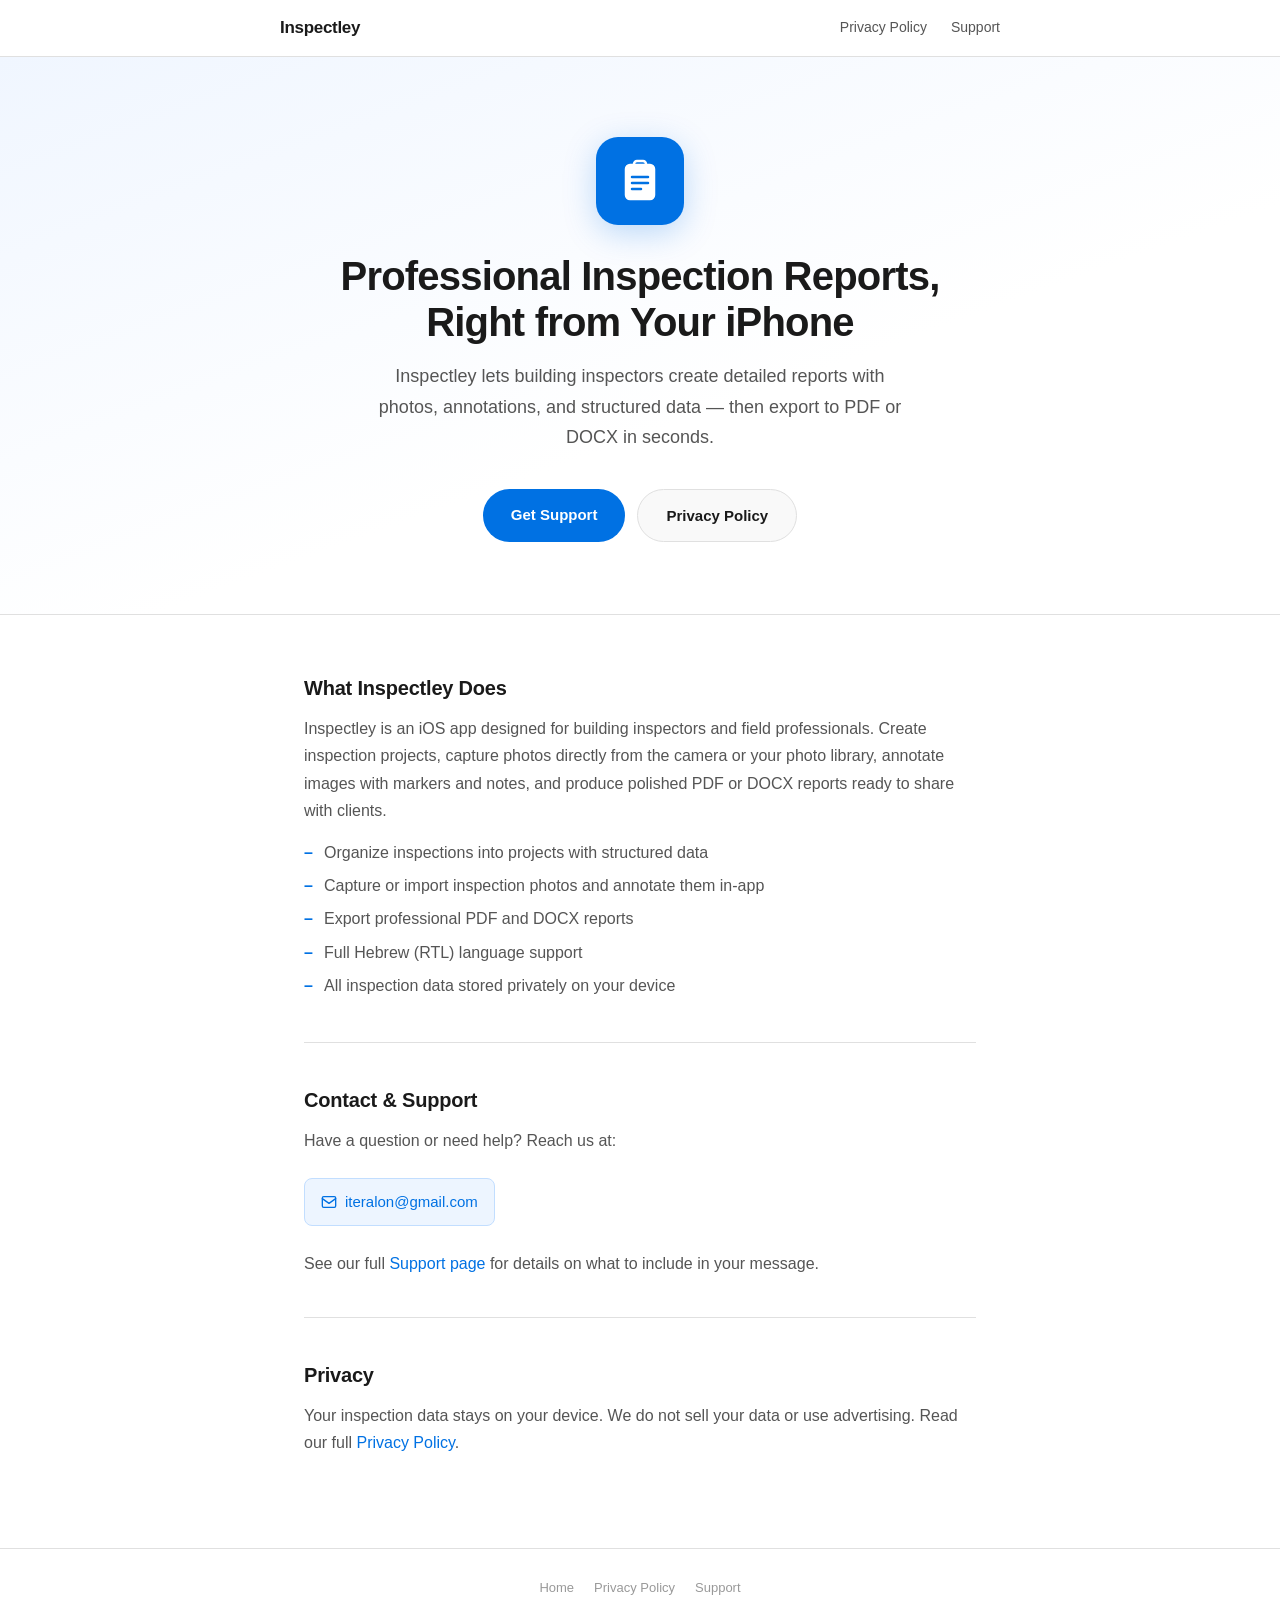
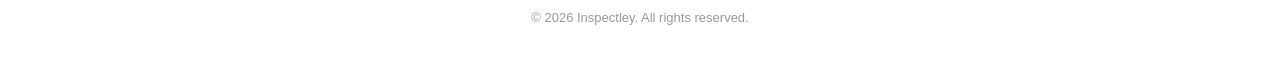
==== index.html @ 9ad06d30 "Initial commit: Inspectley App Store pages" ====
<!DOCTYPE html>
<html lang="en">
<head>
  <meta charset="UTF-8" />
  <meta name="viewport" content="width=device-width, initial-scale=1.0" />
  <meta name="description" content="Inspectley — Professional inspection report app for iOS. Create projects, add and annotate photos, export to PDF and DOCX." />
  <title>Inspectley</title>
  <link rel="stylesheet" href="style.css" />
</head>
<body>

<nav>
  <div class="nav-inner">
    <a class="nav-brand" href="index.html">Inspectley</a>
    <div class="nav-links">
      <a href="privacy.html">Privacy Policy</a>
      <a href="support.html">Support</a>
    </div>
  </div>
</nav>

<section class="hero">
  <div class="hero-icon" aria-hidden="true">
    <!-- Clipboard / inspection icon -->
    <svg viewBox="0 0 48 48" xmlns="http://www.w3.org/2000/svg">
      <rect x="10" y="8" width="28" height="34" rx="4"/>
      <rect x="10" y="8" width="28" height="34" rx="4" fill="none" stroke="#fff" stroke-width="2.5"/>
      <rect x="18" y="4" width="12" height="8" rx="3" fill="none" stroke="#fff" stroke-width="2.5"/>
      <line x1="16" y1="20" x2="32" y2="20" stroke="#0071e3" stroke-width="2.5" stroke-linecap="round"/>
      <line x1="16" y1="26" x2="32" y2="26" stroke="#0071e3" stroke-width="2.5" stroke-linecap="round"/>
      <line x1="16" y1="32" x2="25" y2="32" stroke="#0071e3" stroke-width="2.5" stroke-linecap="round"/>
    </svg>
  </div>
  <h1>Professional Inspection Reports,<br>Right from Your iPhone</h1>
  <p>Inspectley lets building inspectors create detailed reports with photos, annotations, and structured data — then export to PDF or DOCX in seconds.</p>
  <div class="btn-row">
    <a class="btn btn-primary" href="support.html">Get Support</a>
    <a class="btn btn-secondary" href="privacy.html">Privacy Policy</a>
  </div>
</section>

<div class="content">
  <h2>What Inspectley Does</h2>
  <p>Inspectley is an iOS app designed for building inspectors and field professionals. Create inspection projects, capture photos directly from the camera or your photo library, annotate images with markers and notes, and produce polished PDF or DOCX reports ready to share with clients.</p>
  <ul>
    <li>Organize inspections into projects with structured data</li>
    <li>Capture or import inspection photos and annotate them in-app</li>
    <li>Export professional PDF and DOCX reports</li>
    <li>Full Hebrew (RTL) language support</li>
    <li>All inspection data stored privately on your device</li>
  </ul>

  <hr class="divider" />

  <h2>Contact & Support</h2>
  <p>Have a question or need help? Reach us at:</p>
  <a class="email-block" href="mailto:iteralon@gmail.com">
    <svg width="16" height="16" viewBox="0 0 24 24" fill="none" stroke="currentColor" stroke-width="2" stroke-linecap="round" stroke-linejoin="round">
      <rect x="2" y="4" width="20" height="16" rx="2"/>
      <path d="m2 7 10 7 10-7"/>
    </svg>
    iteralon@gmail.com
  </a>
  <p style="margin-top:12px;">See our full <a href="support.html">Support page</a> for details on what to include in your message.</p>

  <hr class="divider" />

  <h2>Privacy</h2>
  <p>Your inspection data stays on your device. We do not sell your data or use advertising. Read our full <a href="privacy.html">Privacy Policy</a>.</p>
</div>

<footer>
  <div class="footer-links">
    <a href="index.html">Home</a>
    <a href="privacy.html">Privacy Policy</a>
    <a href="support.html">Support</a>
  </div>
  <p>&copy; 2026 Inspectley. All rights reserved.</p>
</footer>

</body>
</html>
---- style.css ----
/* Inspectley — shared styles */
*, *::before, *::after { box-sizing: border-box; margin: 0; padding: 0; }

:root {
  --blue:     #0071e3;
  --blue-dk:  #0058b0;
  --ink:      #1a1a1a;
  --sub:      #555;
  --border:   #e0e0e0;
  --bg:       #f9f9f9;
  --white:    #ffffff;
  --radius:   12px;
  --max:      720px;
}

html { scroll-behavior: smooth; }

body {
  font-family: -apple-system, BlinkMacSystemFont, "Helvetica Neue", Helvetica, Arial, sans-serif;
  font-size: 16px;
  line-height: 1.7;
  color: var(--ink);
  background: var(--white);
  -webkit-font-smoothing: antialiased;
}

/* ── Nav ── */
nav {
  position: sticky;
  top: 0;
  z-index: 100;
  background: rgba(255,255,255,0.9);
  backdrop-filter: saturate(180%) blur(12px);
  -webkit-backdrop-filter: saturate(180%) blur(12px);
  border-bottom: 1px solid var(--border);
  padding: 0 24px;
}
.nav-inner {
  max-width: var(--max);
  margin: 0 auto;
  height: 56px;
  display: flex;
  align-items: center;
  justify-content: space-between;
  gap: 16px;
}
.nav-brand {
  font-weight: 700;
  font-size: 17px;
  color: var(--ink);
  text-decoration: none;
  letter-spacing: -0.3px;
}
.nav-links { display: flex; gap: 24px; }
.nav-links a {
  font-size: 14px;
  font-weight: 500;
  color: var(--sub);
  text-decoration: none;
  transition: color 0.15s;
}
.nav-links a:hover, .nav-links a.active { color: var(--blue); }

/* ── Hero ── */
.hero {
  background: linear-gradient(160deg, #f0f6ff 0%, #ffffff 60%);
  border-bottom: 1px solid var(--border);
  padding: 80px 24px 72px;
  text-align: center;
}
.hero-icon {
  width: 88px;
  height: 88px;
  background: var(--blue);
  border-radius: 22px;
  margin: 0 auto 28px;
  display: flex;
  align-items: center;
  justify-content: center;
  box-shadow: 0 8px 32px rgba(0,113,227,0.25);
}
.hero-icon svg { width: 48px; height: 48px; fill: #fff; }
.hero h1 {
  font-size: clamp(28px, 6vw, 40px);
  font-weight: 700;
  letter-spacing: -0.8px;
  line-height: 1.15;
  margin-bottom: 16px;
}
.hero p {
  font-size: 18px;
  color: var(--sub);
  max-width: 540px;
  margin: 0 auto 36px;
}
.btn-row { display: flex; gap: 12px; justify-content: center; flex-wrap: wrap; }
.btn {
  display: inline-block;
  padding: 13px 28px;
  border-radius: 980px;
  font-size: 15px;
  font-weight: 600;
  text-decoration: none;
  transition: opacity 0.15s, transform 0.15s;
}
.btn:active { transform: scale(0.97); }
.btn-primary { background: var(--blue); color: #fff; }
.btn-primary:hover { opacity: 0.88; }
.btn-secondary { background: var(--bg); color: var(--ink); border: 1px solid var(--border); }
.btn-secondary:hover { background: #ebebeb; }

/* ── Page header (inner pages) ── */
.page-header {
  background: linear-gradient(160deg, #f0f6ff 0%, #ffffff 60%);
  border-bottom: 1px solid var(--border);
  padding: 60px 24px 52px;
  text-align: center;
}
.page-header h1 {
  font-size: clamp(24px, 5vw, 36px);
  font-weight: 700;
  letter-spacing: -0.5px;
  margin-bottom: 8px;
}
.page-header p { font-size: 16px; color: var(--sub); }

/* ── Content ── */
.content {
  max-width: var(--max);
  margin: 0 auto;
  padding: 56px 24px 80px;
}
.content h2 {
  font-size: 20px;
  font-weight: 700;
  margin: 40px 0 10px;
  letter-spacing: -0.2px;
}
.content h2:first-child { margin-top: 0; }
.content p { color: var(--sub); margin-bottom: 12px; }
.content ul {
  list-style: none;
  padding: 0;
  margin-bottom: 12px;
}
.content ul li {
  color: var(--sub);
  padding: 3px 0 3px 20px;
  position: relative;
}
.content ul li::before {
  content: "–";
  position: absolute;
  left: 0;
  color: var(--blue);
  font-weight: 700;
}
.content a { color: var(--blue); text-decoration: none; }
.content a:hover { text-decoration: underline; }

/* ── Card ── */
.card {
  background: var(--bg);
  border: 1px solid var(--border);
  border-radius: var(--radius);
  padding: 28px 32px;
  margin-top: 12px;
}
.card p { margin: 0; }

/* ── Support form-like info ── */
.info-grid {
  display: grid;
  grid-template-columns: repeat(auto-fit, minmax(200px, 1fr));
  gap: 16px;
  margin: 16px 0;
}
.info-item {
  background: var(--bg);
  border: 1px solid var(--border);
  border-radius: var(--radius);
  padding: 18px 20px;
}
.info-item .label {
  font-size: 11px;
  font-weight: 600;
  text-transform: uppercase;
  letter-spacing: 0.7px;
  color: var(--blue);
  margin-bottom: 4px;
}
.info-item .value { font-size: 15px; color: var(--ink); font-weight: 500; }

/* ── Footer ── */
footer {
  border-top: 1px solid var(--border);
  padding: 28px 24px;
  text-align: center;
  font-size: 13px;
  color: #999;
}
footer a { color: #999; text-decoration: none; }
footer a:hover { color: var(--blue); }
footer .footer-links { display: flex; gap: 20px; justify-content: center; margin-bottom: 8px; flex-wrap: wrap; }

/* ── Divider ── */
.divider { border: none; border-top: 1px solid var(--border); margin: 40px 0; }

/* ── Email highlight ── */
.email-block {
  display: inline-flex;
  align-items: center;
  gap: 8px;
  background: #edf5ff;
  border: 1px solid #c2deff;
  border-radius: 8px;
  padding: 10px 16px;
  font-size: 15px;
  font-weight: 500;
  color: var(--blue);
  margin: 12px 0;
  text-decoration: none;
}
.email-block:hover { background: #dbeeff; }

/* ── Responsive ── */
@media (max-width: 500px) {
  .nav-links { gap: 16px; }
  .content { padding: 40px 20px 60px; }
  .card { padding: 20px; }
}
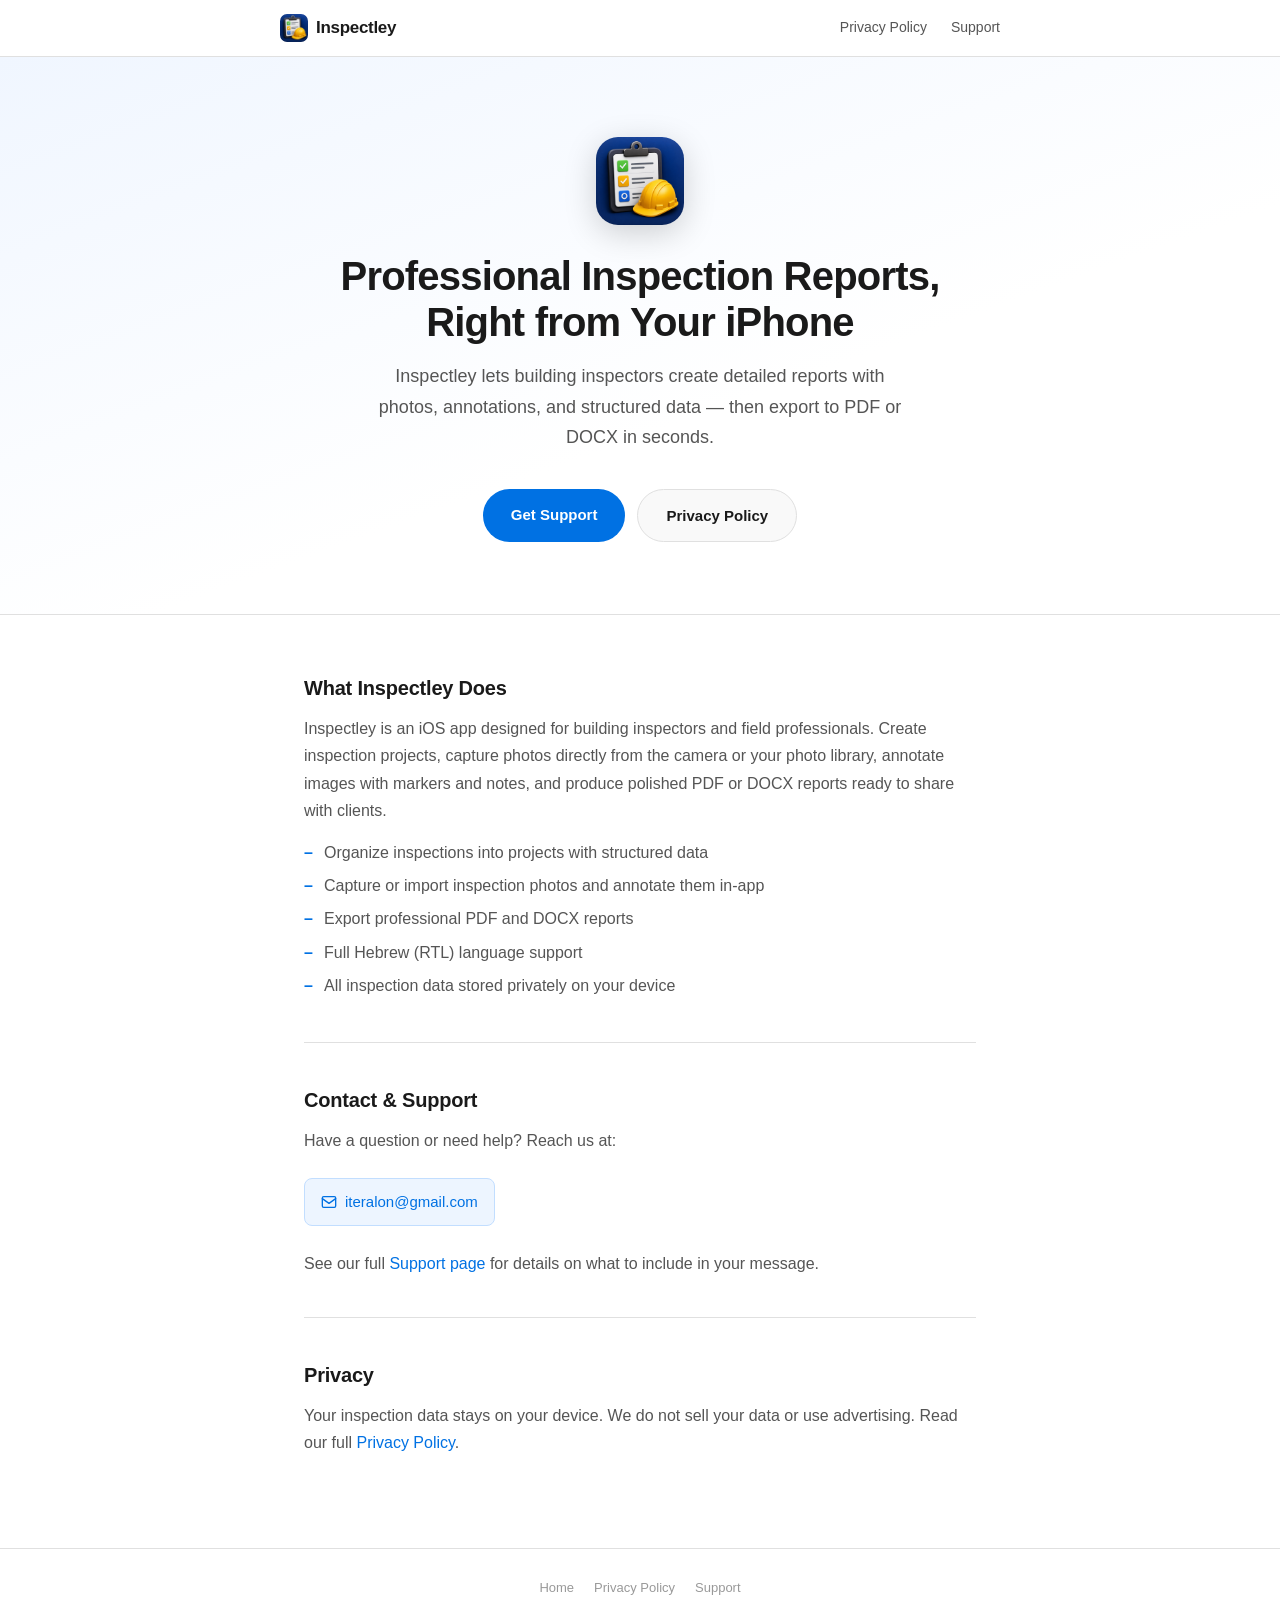
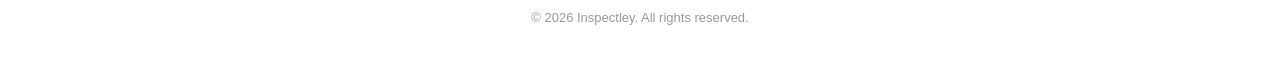
==== commit 9cfe38d8: "Add real app icon to hero, nav, and favicon" ====
--- a/index.html
+++ b/index.html
@@ -5,13 +5,14 @@
   <meta name="viewport" content="width=device-width, initial-scale=1.0" />
   <meta name="description" content="Inspectley — Professional inspection report app for iOS. Create projects, add and annotate photos, export to PDF and DOCX." />
   <title>Inspectley</title>
+  <link rel="icon" type="image/png" href="icon.png" />
   <link rel="stylesheet" href="style.css" />
 </head>
 <body>
 
 <nav>
   <div class="nav-inner">
-    <a class="nav-brand" href="index.html">Inspectley</a>
+    <a class="nav-brand" href="index.html"><img src="icon.png" alt="" class="nav-icon" />Inspectley</a>
     <div class="nav-links">
       <a href="privacy.html">Privacy Policy</a>
       <a href="support.html">Support</a>
@@ -20,17 +21,7 @@
 </nav>
 
 <section class="hero">
-  <div class="hero-icon" aria-hidden="true">
-    <!-- Clipboard / inspection icon -->
-    <svg viewBox="0 0 48 48" xmlns="http://www.w3.org/2000/svg">
-      <rect x="10" y="8" width="28" height="34" rx="4"/>
-      <rect x="10" y="8" width="28" height="34" rx="4" fill="none" stroke="#fff" stroke-width="2.5"/>
-      <rect x="18" y="4" width="12" height="8" rx="3" fill="none" stroke="#fff" stroke-width="2.5"/>
-      <line x1="16" y1="20" x2="32" y2="20" stroke="#0071e3" stroke-width="2.5" stroke-linecap="round"/>
-      <line x1="16" y1="26" x2="32" y2="26" stroke="#0071e3" stroke-width="2.5" stroke-linecap="round"/>
-      <line x1="16" y1="32" x2="25" y2="32" stroke="#0071e3" stroke-width="2.5" stroke-linecap="round"/>
-    </svg>
-  </div>
+  <img class="hero-icon" src="icon.png" alt="Inspectley app icon" />
   <h1>Professional Inspection Reports,<br>Right from Your iPhone</h1>
   <p>Inspectley lets building inspectors create detailed reports with photos, annotations, and structured data — then export to PDF or DOCX in seconds.</p>
   <div class="btn-row">
--- a/style.css
+++ b/style.css
@@ -50,6 +50,15 @@
   color: var(--ink);
   text-decoration: none;
   letter-spacing: -0.3px;
+  display: flex;
+  align-items: center;
+  gap: 8px;
+}
+.nav-icon {
+  width: 28px;
+  height: 28px;
+  border-radius: 7px;
+  object-fit: cover;
 }
 .nav-links { display: flex; gap: 24px; }
 .nav-links a {
@@ -71,15 +80,12 @@
 .hero-icon {
   width: 88px;
   height: 88px;
-  background: var(--blue);
   border-radius: 22px;
   margin: 0 auto 28px;
-  display: flex;
-  align-items: center;
-  justify-content: center;
-  box-shadow: 0 8px 32px rgba(0,113,227,0.25);
-}
-.hero-icon svg { width: 48px; height: 48px; fill: #fff; }
+  display: block;
+  box-shadow: 0 8px 32px rgba(0,0,0,0.18);
+  object-fit: cover;
+}
 .hero h1 {
   font-size: clamp(28px, 6vw, 40px);
   font-weight: 700;
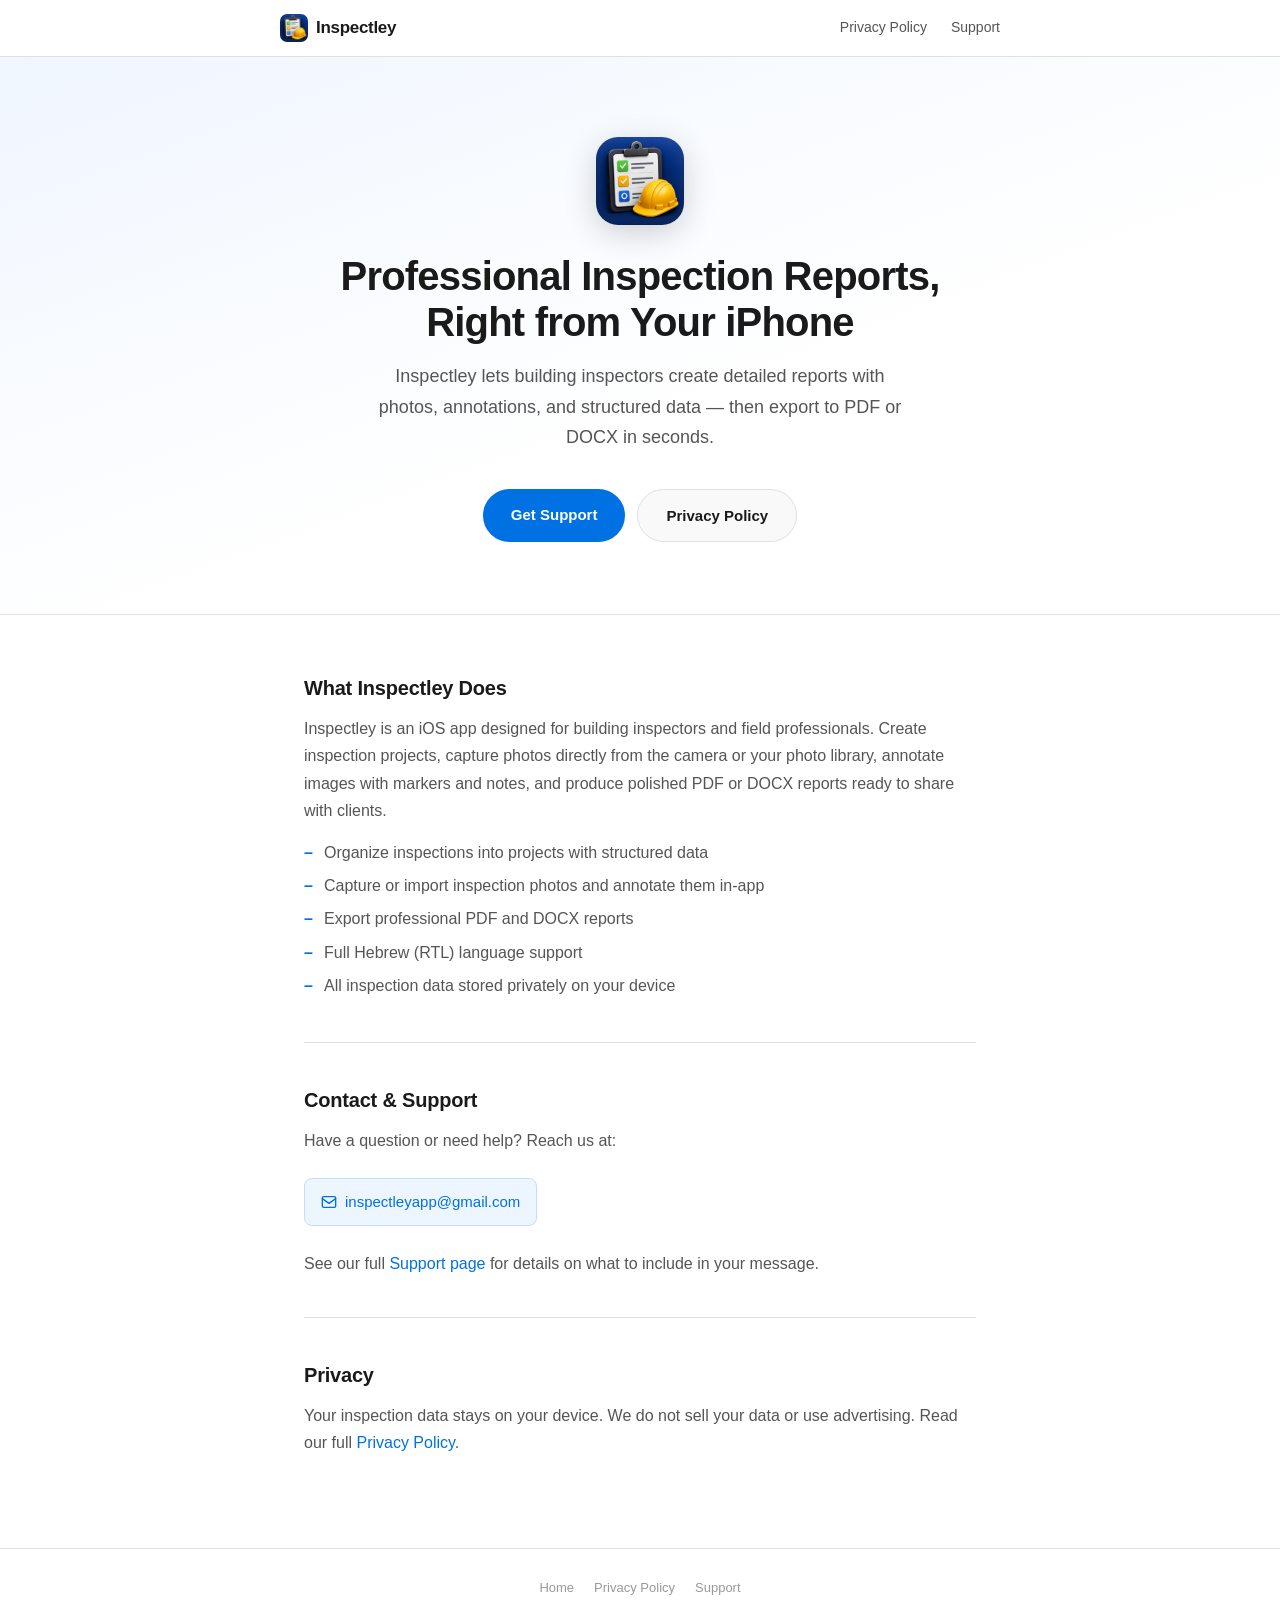
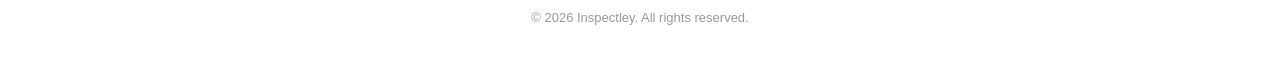
==== commit fb363ec9: "Update App Store support contact email" ====
--- a/index.html
+++ b/index.html
@@ -21,7 +21,7 @@
 </nav>
 
 <section class="hero">
-  <img class="hero-icon" src="icon.png" alt="Inspectley app icon" />
+  <img class="hero-icon" src="icon.png" alt="Inspectley app icon" width="88" height="88" />
   <h1>Professional Inspection Reports,<br>Right from Your iPhone</h1>
   <p>Inspectley lets building inspectors create detailed reports with photos, annotations, and structured data — then export to PDF or DOCX in seconds.</p>
   <div class="btn-row">
@@ -45,12 +45,12 @@
 
   <h2>Contact & Support</h2>
   <p>Have a question or need help? Reach us at:</p>
-  <a class="email-block" href="mailto:iteralon@gmail.com">
+  <a class="email-block" href="mailto:inspectleyapp@gmail.com">
     <svg width="16" height="16" viewBox="0 0 24 24" fill="none" stroke="currentColor" stroke-width="2" stroke-linecap="round" stroke-linejoin="round">
       <rect x="2" y="4" width="20" height="16" rx="2"/>
       <path d="m2 7 10 7 10-7"/>
     </svg>
-    iteralon@gmail.com
+    inspectleyapp@gmail.com
   </a>
   <p style="margin-top:12px;">See our full <a href="support.html">Support page</a> for details on what to include in your message.</p>
 
--- a/style.css
+++ b/style.css
@@ -78,8 +78,9 @@
   text-align: center;
 }
 .hero-icon {
-  width: 88px;
-  height: 88px;
+  width: 88px !important;
+  height: 88px !important;
+  max-width: 88px;
   border-radius: 22px;
   margin: 0 auto 28px;
   display: block;
